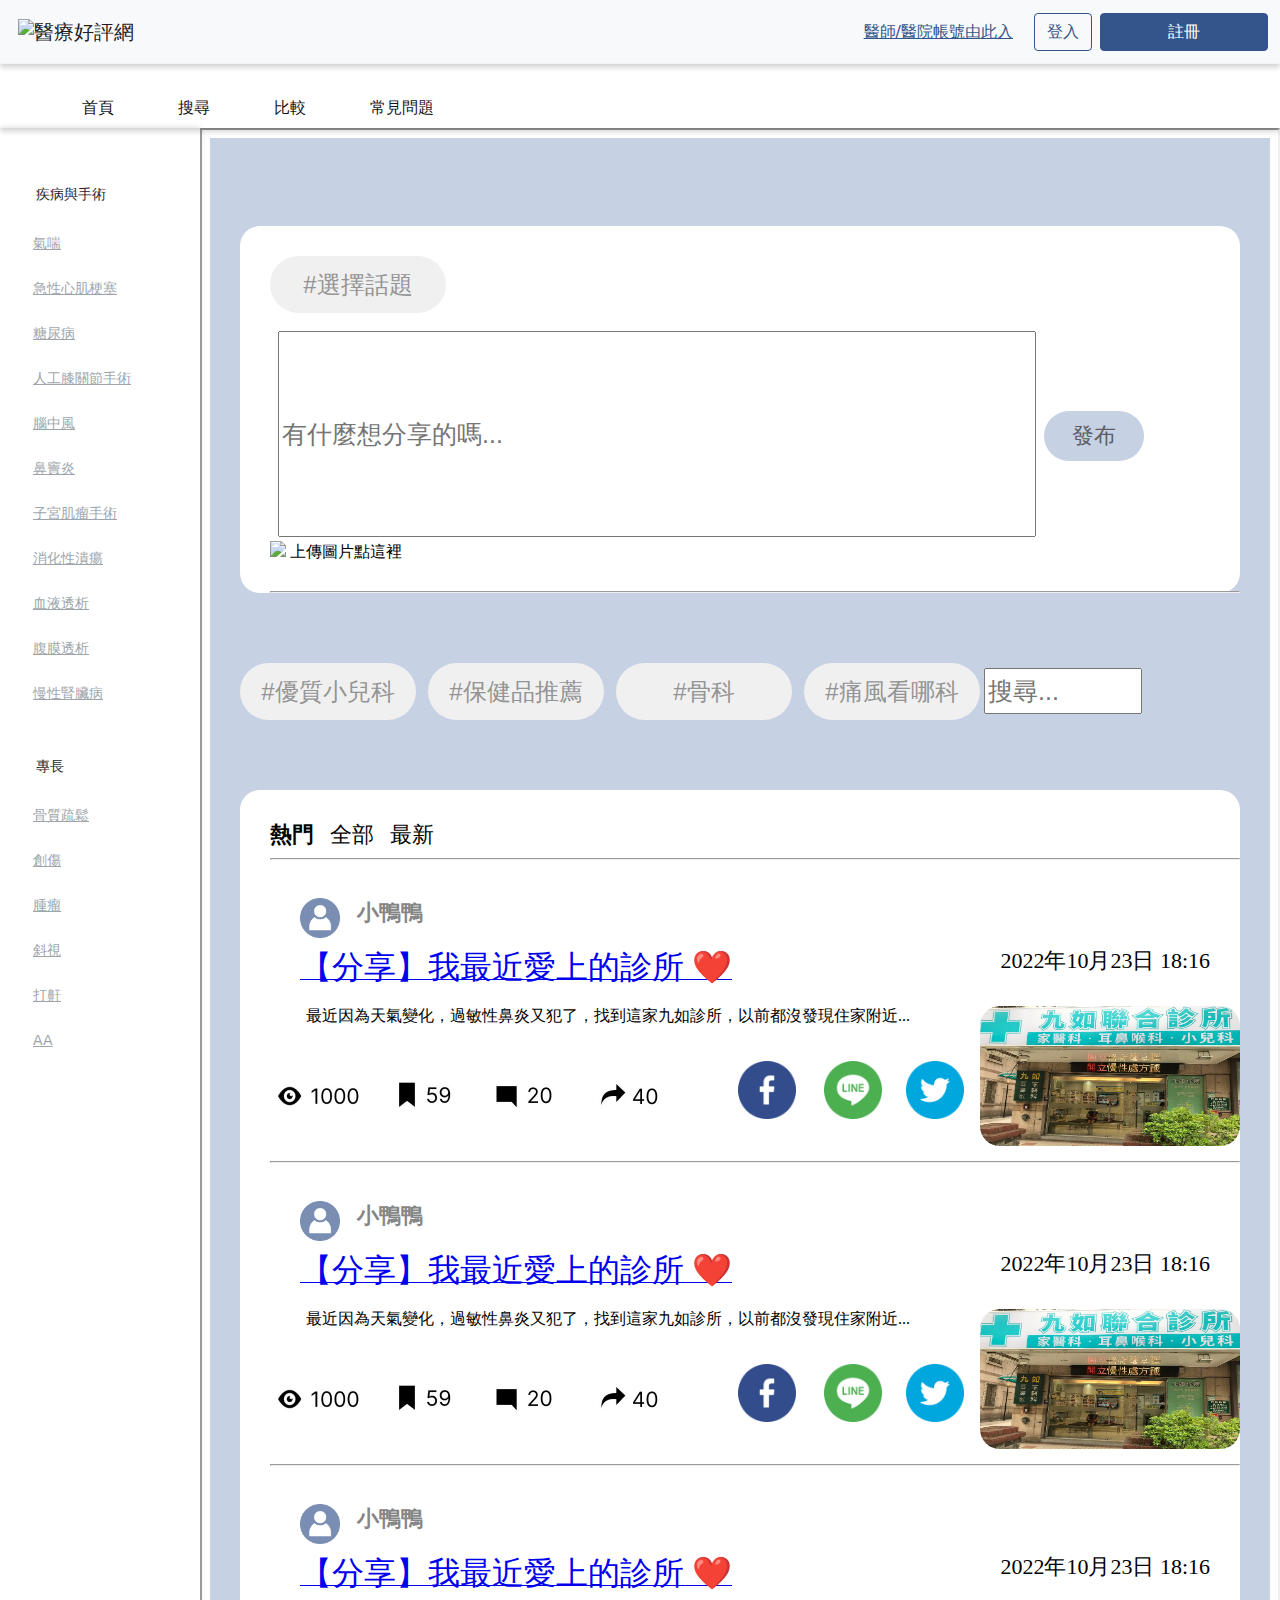
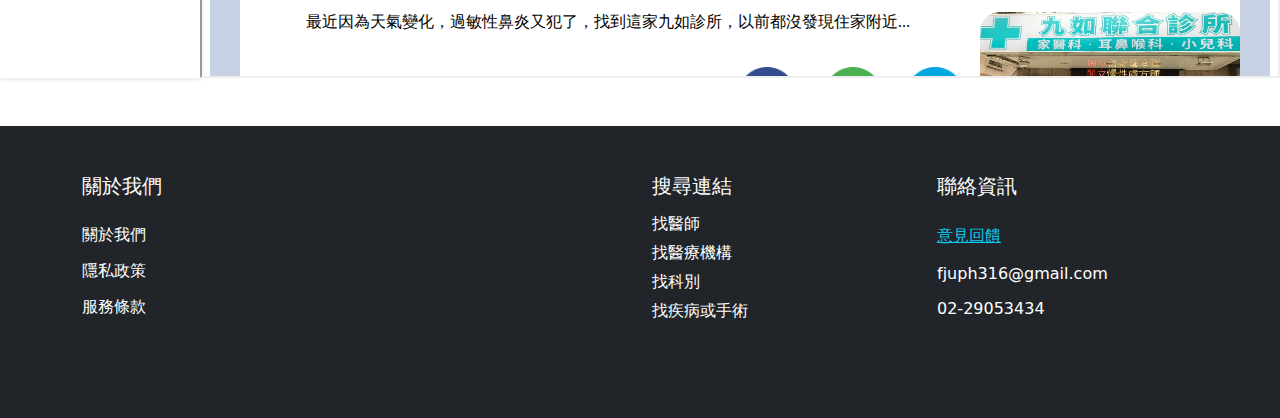
==== comment.html @ 7ffc1003 "upload" ====
<!DOCTYPE html>
<html lang="en">
<head>
  <title>medical-review</title>
  <meta charset="utf-8">
  <style>
    html {
      display: block;
    }

    :root {
      --bs-blue: #0d6efd;
      --bs-indigo: #6610f2;
      --bs-purple: #6f42c1;
      --bs-pink: #d63384;
      --bs-red: #dc3545;
      --bs-orange: #fd7e14;
      --bs-yellow: #ffc107;
      --bs-green: #198754;
      --bs-teal: #20c997;
      --bs-cyan: #0dcaf0;
      --bs-white: #fff;
      --bs-gray: #6c757d;
      --bs-gray-dark: #343a40;
      --bs-gray-100: #f8f9fa;
      --bs-gray-200: #e9ecef;
      --bs-gray-300: #dee2e6;
      --bs-gray-400: #ced4da;
      --bs-gray-500: #adb5bd;
      --bs-gray-600: #6c757d;
      --bs-gray-700: #495057;
      --bs-gray-800: #343a40;
      --bs-gray-900: #212529;
      --bs-primary: #34558b;
      --bs-secondary: #6c757d;
      --bs-success: #198754;
      --bs-info: #50a5d5;
      --bs-warning: #ffc107;
      --bs-danger: #dc3545;
      --bs-light: #f8f9fa;
      --bs-dark: #151313;
      --bs-primary-rgb: 52,85,139;
      --bs-secondary-rgb: 108,117,125;
      --bs-success-rgb: 25,135,84;
      --bs-info-rgb: 80,165,213;
      --bs-warning-rgb: 255,193,7;
      --bs-danger-rgb: 220,53,69;
      --bs-light-rgb: 248,249,250;
      --bs-dark-rgb: 21,19,19;
      --bs-white-rgb: 255,255,255;
      --bs-black-rgb: 0,0,0;
      --bs-body-color-rgb: 33,37,41;
      --bs-body-bg-rgb: 255,255,255;
      --bs-font-sans-serif: system-ui,-apple-system,"Segoe UI",Roboto,"Helvetica Neue",Arial,"Noto Sans","Liberation Sans",sans-serif,"Apple Color Emoji","Segoe UI Emoji","Segoe UI Symbol","Noto Color Emoji";
      --bs-font-monospace: SFMono-Regular,Menlo,Monaco,Consolas,"Liberation Mono","Courier New",monospace;
      --bs-gradient: linear-gradient(180deg,hsla(0,0%,100%,0.15),hsla(0,0%,100%,0));
      --bs-body-font-family: var(--bs-font-sans-serif);
      --bs-body-font-size: 1rem;
      --bs-body-font-weight: 400;
      --bs-body-line-height: 1.5;
      --bs-body-color: #212529;
      --bs-body-bg: #fff;
      --vs-disabled-bg: var(--vs-state-disabled-bg);
      --vs-disabled-color: var(--vs-state-disabled-color);
      --vs-disabled-cursor: var(--vs-state-disabled-cursor);
      --vs-transition-timing-function: cubic-bezier(1,0.5,0.8,1);
      --vs-transition-duration: 0.15s;
      --vs-colors--lightest: rgba(60,60,60,0.26);
      --vs-colors--light: rgba(60,60,60,0.5);
      --vs-colors--dark: #333;
      --vs-colors--darkest: rgba(0,0,0,0.15);
      --vs-search-input-color: inherit;
      --vs-search-input-placeholder-color: inherit;
      --vs-font-size: 1rem;
      --vs-line-height: 1.4;
      --vs-state-disabled-bg: #f8f8f8;
      --vs-state-disabled-color: var(--vs-colors--light);
      --vs-state-disabled-controls-color: var(--vs-colors--light);
      --vs-state-disabled-cursor: not-allowed;
      --vs-border-color: var(--vs-colors--lightest);
      --vs-border-width: 1px;
      --vs-border-style: solid;
      --vs-border-radius: 4px;
      --vs-actions-padding: 4px 6px 0 3px;
      --vs-controls-color: var(--vs-colors--light);
      --vs-controls-size: 1;
      --vs-controls--deselect-text-shadow: 0 1px 0 #fff;
      --vs-selected-bg: #f0f0f0;
      --vs-selected-color: var(--vs-colors--dark);
      --vs-selected-border-color: var(--vs-border-color);
      --vs-selected-border-style: var(--vs-border-style);
      --vs-selected-border-width: var(--vs-border-width);
      --vs-dropdown-bg: #fff;
      --vs-dropdown-color: inherit;
      --vs-dropdown-z-index: 1000;
      --vs-dropdown-min-width: 160px;
      --vs-dropdown-max-height: 350px;
      --vs-dropdown-box-shadow: 0px 3px 6px 0px var(--vs-colors--darkest);
      --vs-dropdown-option-bg: #000;
      --vs-dropdown-option-color: var(--vs-dropdown-color);
      --vs-dropdown-option-padding: 3px 20px;
      --vs-dropdown-option--active-bg: #5897fb;
      --vs-dropdown-option--active-color: #fff;
      --vs-dropdown-option--deselect-bg: #fb5858;
      --vs-dropdown-option--deselect-color: #fff;
      --vs-transition-timing-function: cubic-bezier(1,-0.115,0.975,0.855);
      --vs-transition-duration: 150ms; 
    }

    #app, .wrap, body, html {
      height: 100%;
      font-family: Noto Sans CJK TC,system-ui,-apple-system,Segoe UI,Roboto,Helvetica Neue,Arial,Noto Sans,Liberation Sans,sans-serif,Apple Color Emoji,Segoe UI Emoji,Segoe UI Symbol,Noto Color Emoji;
    }

    body {
      margin: 0;
      font-family: var(--bs-body-font-family);
      font-size: var(--bs-body-font-size);
      font-weight: var(--bs-body-font-weight);
      line-height: var(--bs-body-line-height);
      color: var(--bs-body-color);
      text-align: var(--bs-body-text-align);
      background-color: var(--bs-body-bg);
      -webkit-text-size-adjust: 100%;
      -webkit-tap-highlight-color: rgba(0,0,0,0);
    }

    .wrap {
      display: flex;
      flex-direction: column;
      justify-content: space-between;
    }

    *, :after, :before {
      box-sizing: border-box;
    }

    .bg-light {
      --bs-bg-opacity: 1;
      background-color: rgba(var(--bs-light-rgb),var(--bs-bg-opacity))!important;
    }

    .bg-body {
      --bs-bg-opacity: 1;
      background-color: rgba(var(--bs-body-bg-rgb),var(--bs-bg-opacity))!important;
    }

    .bg-white {
      --bs-bg-opacity: 1;
      background-color: rgba(var(--bs-white-rgb),var(--bs-bg-opacity))!important;
    }

    div {
      display: block;
    }

    dl, ol, ul {
      margin-top: 0;
      margin-bottom: 1rem;
    }

    ol, ul {
      padding-left: 2rem;
    }

    ul {
      display: block;
      list-style-type: disc;
      margin-block-start: 1em;
      margin-block-end: 1em;
      margin-inline-start: 0px;
      margin-inline-end: 0px;
      padding-inline-start: 40px;
    }

    li {
      display: list-item;
      text-align: -webkit-match-parent;
    }

    a {
      color: #34558b;
      text-decoration: underline;
    }

    button, input, optgroup, select, textarea {
      margin: 0;
      font-family: inherit;
      font-size: inherit;
      line-height: inherit;
    }

    button, select {
      text-transform: none;
    }

    button {
      border-radius: 0;
      appearance: auto;
      writing-mode: horizontal-tb !important;
      text-rendering: auto;
      letter-spacing: normal;
      word-spacing: normal;
      line-height: normal;
      text-transform: none;
      text-indent: 0px;
      text-shadow: none;
      display: inline-block;
      text-align: center;
      align-items: flex-start;
      cursor: default;
      box-sizing: border-box;
      margin: 0em;
      padding: 1px 6px;
      border-width: 2px;
      border-style: outset;
      border-color: buttonborder;
      border-image: initial;
    }

    [type=button], [type=reset], [type=submit], button {
      -webkit-appearance: button;
    }

    [type=button]:not(:disabled), [type=reset]:not(:disabled), [type=submit]:not(:disabled), button:not(:disabled) {
      cursor: pointer;
    }

    button:disabled {
      background-color: -internal-light-dark(rgba(239, 239, 239, 0.3), rgba(19, 1, 1, 0.3));
      color: -internal-light-dark(rgba(16, 16, 16, 0.3), rgba(255, 255, 255, 0.3));
      border-color: -internal-light-dark(rgba(118, 118, 118, 0.3), rgba(195, 195, 195, 0.3));
    }

    .bottom-0 {
      bottom: 0!important;
    }

    .btn {
      display: inline-block;
      font-weight: 400;
      line-height: 1.5;
      color: #212529;
      text-align: center;
      text-decoration: none;
      vertical-align: middle;
      cursor: pointer;
      -webkit-user-select: none;
      -moz-user-select: none;
      -ms-user-select: none;
      user-select: none;
      background-color: transparent;
      border: 1px solid transparent;
      padding: 0.375rem 0.75rem;
      font-size: 1rem;
      border-radius: 0.25rem;
      transition: color .15s ease-in-out,background-color .15s ease-in-out,border-color .15s ease-in-out,box-shadow .15s ease-in-out;
    }

    .btn-link {
      text-decoration: none;
      font-weight: 400;
      color: #34558b;
      text-decoration: underline;
    }

    .link-primary {
      color: #34558b;
    }

    .link-secondary {
      color: #6c757d;
    }

    .btn.disabled, .btn:disabled, fieldset:disabled .btn {
      pointer-events: none;
      opacity: .65;
    }

    .btn-link.disabled, .btn-link:disabled {
      color: #6c757d;
    }

    .btn-outline-primary {
      color: #34558b;
      border-color: #34558b;
    }

    .btn-primary {
      color: #fff;
      background-color: #34558b;
      border-color: #34558b;
    }

    .sidebr .btn {
      min-height: 45px;
      text-align: left;
      font-size: 14px;
    }

    .container, .container-fluid, .container-lg, .container-md, .container-sm, .container-xl, .container-xxl {
      width: 100%;
      padding-right: var(--bs-gutter-x,.75rem);
      padding-left: var(--bs-gutter-x,.75rem);
      margin-right: auto;
      margin-left: auto;
    }

    img{
      vertical-align: middle;
      overflow-clip-margin: content-box;
      overflow: clip;
    }

    .img-fluid, .img-thumbnail {
      max-width: 100%;
      height: auto;
    }

    i {
      font-style: italic;
    }

    .bi-chevron-down:before {
      content: "\f282";
    }

    .bi:before, [class*=" bi-"]:before, [class^=bi-]:before {
      display: inline-block;
      font-family: bootstrap-icons!important;
      font-style: normal;
      font-weight: 400!important;
      font-variant: normal;
      text-transform: none;
      line-height: 1;
      vertical-align: -0.125em;
      -webkit-font-smoothing: antialiased;
      -moz-osx-font-smoothing: grayscale;
    }

    .h1, .h2, .h3, .h4, .h5, .h6, h1, h2, h3, h4, h5, h6 {
      margin-top: 0;
      margin-bottom: 0.5rem;
      font-weight: 500;
      line-height: 1.2;
    }

    .h3, h3 {
      font-size: calc(1.3rem + .6vw);
    }

    .h5, h5 {
      font-size: 1.25rem;
    }

    h3 {
      display: block;
      font-size: 1.17em;
      margin-block-start: 1em;
      margin-block-end: 1em;
      margin-inline-start: 0px;
      margin-inline-end: 0px;
      font-weight: bold;
    }

    .start-0 {
      left: 0!important;
    }
    
    .end-0 {
      right: 0!important;
    }

    .text-nowrap {
      white-space: nowrap!important;
    }

    .text-secondary {
      --bs-text-opacity: 1;
      color: rgba(var(--bs-secondary-rgb),var(--bs-text-opacity))!important;
    }

    .navbar {
      height: 64px;
      box-shadow: 0 3px 6px rgb(0 0 0 / 20%);
      position: relative;
      display: flex;
      flex-wrap: wrap;
      align-items: center;
      justify-content: space-between;
      padding-top: 0.5rem;
      padding-bottom: 0.5rem;
    }

    .navbar-brand {
      padding-top: 0.3125rem;
      padding-bottom: 0.3125rem;
      margin-right: 1rem;
      font-size: 1.25rem;
      text-decoration: none;
      white-space: nowrap;
    }

    .navbar-light .navbar-toggler {
      color: rgba(0,0,0,.55);
      border-color: rgba(0,0,0,.1);
    }

    .navbar-light .navbar-toggler-icon {
      background-image: url("data:image/svg+xml;charset=utf-8,%3Csvg xmlns='http://www.w3.org/2000/svg' viewBox='0 0 30 30'%3E%3Cpath stroke='rgba(0, 0, 0, 0.55)' stroke-linecap='round' stroke-miterlimit='10' stroke-width='2' d='M4 7h22M4 15h22M4 23h22'/%3E%3C/svg%3E");
    }

    .navbar-toggler {
      padding: 0.25rem 0.75rem;
      font-size: 1.25rem;
      line-height: 1;
      background-color: transparent;
      border: 1px solid transparent;
      border-radius: 0.25rem;
      transition: box-shadow .15s ease-in-out;
    }

    .navbar-toggler-icon {
      display: inline-block;
      width: 1.5em;
      height: 1.5em;
      vertical-align: middle;
      background-repeat: no-repeat;
      background-position: 50%;
      background-size: 100%;
    }

    .navbar-light .navbar-brand, .navbar-light .navbar-brand:focus, .navbar-light .navbar-brand:hover {
      color: rgba(0,0,0,.9);
    }

    .navbar>.container, .navbar>.container-fluid, .navbar>.container-lg, .navbar>.container-md, .navbar>.container-sm, .navbar>.container-xl, .navbar>.container-xxl {
      display: flex;
      flex-wrap: inherit;
      align-items: center;
      justify-content: space-between;
    }

    .navbar-nav {
      display: flex;
      flex-direction: column;
      padding-left: 0;
      margin-bottom: 0;
      list-style: none;
    }

    .nav-link {
      display: block;
      padding: 0.5rem 1rem;
      color: #151313;
      text-decoration: none;
      transition: color .15s ease-in-out,background-color .15s ease-in-out,border-color .15s ease-in-out;    
    }

    .navbar-nav .nav-link {
      padding-right: 0;
      padding-left: 0;
    }

    .nav-item {
      cursor: pointer;
    }

    .nav-item:not(:last-child) {
      margin-right: 64px;
    }

    .navbar-collapse {
      flex-basis: 100%;
      flex-grow: 1;
      align-items: center;
    }

    .collapse:not(.show) {
      display: none;
    }

    .col {
      flex: 1 0 0%;
    }

    .col-auto {
      flex: 0 0 auto;
      width: auto;
    }

    .sidebr {
      padding: 40px 20px;
      width: 100%;
      max-width: 200px;
      flex-shrink: 0;
    }

    .footer {
      background-color: #212529;
      color: #fff;
    }

    .footer__link {
      background-color: transparent;
      border: 0;
      text-align: left;
      padding: 0;
      color: #fff;
      transition: .2s ease-out;
      font-weight: 300;
    }

    .footer__link.active {
      color: #0dcaf0;
      text-decoration: underline;
    }

    .dropdown, .dropend, .dropstart, .dropup {
      position: relative;
    }

    .dropdown-menu {
      position: absolute;
      z-index: 1000;
      display: none;
      min-width: 10rem;
      padding: 0.5rem 0;
      margin: 0;
      font-size: 1rem;
      color: #212529;
      text-align: left;
      list-style: none;
      background-color: #fff;
      background-clip: padding-box;
      border: 1px solid rgba(0,0,0,.15);
      border-radius: 0.25rem;
    }

    .dropdown-menu-end {
      --bs-position: end;
    }

    .dropdown-item {
      display: block;
      width: 100%;
      padding: 0.25rem 1rem;
      clear: both;
      font-weight: 400;
      color: #212529;
      text-align: inherit;
      text-decoration: none;
      white-space: nowrap;
      background-color: transparent;
      border: 0;
    }

    .mobile-menu {
      top: 70px;
      z-index: 2;
      display: flex;
      flex-direction: column;
    }

    .mobile-menu .list-group {
      overflow: auto;
      padding-bottom: 50px;
    }

    .mobile-menu .btn {
      min-height: 60px;
    }
    
    .list-group {
      display: flex;
      flex-direction: column;
      padding-left: 0;
      margin-bottom: 0;
      border-radius: 0.25rem;
    }

    .list-group-flush {
      border-radius: 0;
    }

    .list-group-item {
      position: relative;
      display: block;
      padding: 0.5rem 1rem;
      color: #212529;
      text-decoration: none;
      background-color: #fff;
      border: 1px solid rgba(0,0,0,.125);
    }

    .list-group-item-action {
      width: 100%;
      color: #495057;
      text-align: inherit;
    }

    .list-group-flush>.list-group-item {
      border-width: 0 0 1px;
    }

    .list-group-item+.list-group-item {
      border-top-width: 0;
    }

    .list-group-item:first-child {
      border-top-left-radius: inherit;
      border-top-right-radius: inherit;
    }

    .row {
      --bs-gutter-x: 1.5rem;
      --bs-gutter-y: 0;
      display: flex;
      flex-wrap: wrap;
      margin-top: calc(var(--bs-gutter-y)*-1);
      margin-right: calc(var(--bs-gutter-x)*-0.5);
      margin-left: calc(var(--bs-gutter-x)*-0.5);
    }

    .row>* {
      flex-shrink: 0;
      width: 100%;
      max-width: 100%;
      padding-right: calc(var(--bs-gutter-x)*0.5);
      padding-left: calc(var(--bs-gutter-x)*0.5);
      margin-top: var(--bs-gutter-y);
    }

    .main-content {
      width: 100%;
      max-width: 768px;
      margin: auto;
    }

    .row.content {
      height: 450px
    }

    .flex-row {
      flex-direction: row!important;
    }

    .flex-column {
      flex-direction: column!important;
    }

    .logo {
      border: 0;
      background-color: transparent;
    }

    .justify-content-start {
      justify-content: flex-start!important;
    }

    .justify-content-end {
      justify-content: flex-end!important;
    }

    .align-items-center {
      align-items: center!important;
    }

    .position-fixed {
      position: fixed!important;
    }

    .shadow-sm {
      box-shadow: 0 0 6px rgba(21,19,19,.17)!important;
    }

    .overflow-auto {
      overflow: auto!important;
    }

    .pe-auto {
      pointer-events: auto!important;
    }

    .h-100 {
      height: 100%!important;
    }

    .fs-7 {
      font-size: 14px!important;
    }

    .p-0 {
      padding: 0!important;
    }

    .p-3 {
      padding: 1rem!important;
    }

    .p-5 {
      padding: 3rem!important;
    }

    .mb-5 {
      margin-bottom: 3rem!important;
    }

    .ms-2 {
      margin-left: 0.5rem!important;
    }
    
    .mt-4 {
      margin-top: 1.5rem!important;
    }

    .ms-auto {
      margin-left: auto!important;
    }

    .g-2, .gx-2 {
      --bs-gutter-x: 0.5rem;
    }

    .gap-2 {
      gap: 0.5rem!important;
    }

    .d-grid {
      display: grid!important;
    }

    .d-none {
      display: none!important;
    }

    .d-flex {
      display: flex!important;
    }

    .w-100 {
      width: 100%!important;
    }

    @media (prefers-reduced-motion: no-preference){
      :root {
        scroll-behavior: smooth;
      }
    }

    @media (min-width: 576px) {
      .container, .container-sm {
        max-width: 540px;
      }
      .col-sm-4 {
        flex: 0 0 auto;
        width: 33.33333333%;
      }
    }
    
    @media (min-width: 768px) {
      .container, .container-md, .container-sm {
        max-width: 720px;
      }
    }
    
    @media (min-width: 992px) {
      .container, .container-lg, .container-md, .container-sm {
        max-width: 960px;
      }
      .navbar-expand-lg {
        flex-wrap: nowrap;
        justify-content: flex-start;
      }
      .navbar-expand-lg .navbar-toggler, .navbar-expand-lg .offcanvas-header {
        display: none;
      }
      .navbar-expand-lg .navbar-collapse {
        display: flex!important;
        flex-basis: auto;
      }
      .d-lg-flex {
        display: flex!important;
      }
      .offset-lg-3 {
        margin-left: 25%;
      }
      .col-lg-3 {
        flex: 0 0 auto;
        width: 25%;
      }
    }

    @media (min-width: 1200px){
      .container, .container-lg, .container-md, .container-sm, .container-xl {
        max-width: 1140px;
      }
      .h3, h3 {
        font-size: 1.75rem;
      }
    }
  </style>
</head>
<body>

<div>
  <nav class="navbar navbar-expand-lg navbar-light bg-light">
    <div class="container-fluid h-100">
      <button class="navbar-brand logo h-100">
        <img class="img-fluid h-100" src="https://med.andyjjrt.cc/img/logo.d3e0944a.png" alt="醫療好評網">
      </button>
      <button class="navbar-toggler" type="button">
        <span class="navbar-toggler-icon"></span>
      </button>
      <div class="collapse navbar-collapse">
        <div class="row gx-2 ms-auto">
          <div class="col">
            <div class="dropdown">
              <button type="button" class="btn btn-link text-nowrap" id="dropdownMenuLink" data-bs-toggle="dropdown" aria-expanded="false">醫師/醫院帳號由此入</button>
              <ul class="dropdown-menu dropdown-menu-end user-icon__menu" aria-labelledby="dropdownMenuLink">
                <li><button class="dropdown-item user-icon__menu__item"> 醫師帳號 </button></li>
                <li><button class="dropdown-item user-icon__menu__item pe-auto"> 醫院帳號 </button></li>
              </ul>
            </div>
          </div>
          <div class="col">
            <button class="btn btn-outline-primary"> 登入 </button>
          </div>
          <div class="col">
            <button class="btn btn-primary" style="width: 168px;"> 註冊 </button>
          </div>
        </div>
      </div>
    </div>
    
    <!--
    <div class="position-fixed end-0 start-0 bottom-0 bg-body mobile-menu d-lg-none">
      <div class="row justify-content-end"><div class="col-auto">
        <button type="button" class="btn bg-white text-secondary">
          <i class="bi bi-x" style="color: currentcolor; font-size: 24px; line-height: 24px;"></i>
        </button>
      </div>
    </div>
    <div class="list-group list-group-flush">
      <button type="button" class="btn list-group-item list-group-item-action link-primary"> 註冊 </button>
      <button type="button" class="btn list-group-item list-group-item-action link-primary"> 登入 </button>
      <div class="list-group-item list-group-item-action p-0">
        <button type="button" class="btn btn-link w-100 d-flex align-items-center collapsed" data-bs-toggle="collapse" data-bs-target="#firmAccountCollapse" aria-expanded="false">
          <span> 醫師/醫院帳號 </span>
          <i class="bi bi-chevron-down ms-2" style="color: currentcolor; font-size: 18px; line-height: 18px;"></i>
        </button>
        <div class="border-0 collapse" id="firmAccountCollapse" style="">
          <button type="button" class="btn list-group-item list-group-item-action"> 醫師帳號 </button>
          <button type="button" class="btn list-group-item list-group-item-action"> 醫院帳號 </button>
        </div></div><div class="list-group-item list-group-item-action p-0">
          <button type="button" class="btn btn-link w-100 d-flex align-items-center link-dark justify-content-between" data-bs-toggle="collapse" data-bs-target="#searchCollapse">
            <span>搜尋</span>
            <i class="bi bi-chevron-down ms-2" style="color: currentcolor; font-size: 18px; line-height: 18px;"></i>
          </button><div class="collapse border-0" id="searchCollapse">
            <div class="list-group-item list-group-item-action p-0">
              <button type="button" class="btn btn-link w-100 d-flex align-items-center link-dark justify-content-between" data-bs-toggle="collapse" data-bs-target="#searchHospitalCollapse">
                <span> 醫院搜尋 </span>
                <i class="bi bi-chevron-down ms-2" style="color: currentcolor; font-size: 18px; line-height: 18px;"></i>
              </button>
              <div class="collapse border-0" id="searchHospitalCollapse">
                <button type="button" class="btn list-group-item list-group-item-action link-secondary">醫學中心</button>
                <button type="button" class="btn list-group-item list-group-item-action link-secondary">區域醫院</button>
                <button type="button" class="btn list-group-item list-group-item-action link-secondary">地區醫院</button>
                <button type="button" class="btn list-group-item list-group-item-action link-secondary">基層診所</button>
              </div>
            </div>
            <div class="list-group-item list-group-item-action p-0">
              <button type="button" class="btn btn-link w-100 d-flex align-items-center link-dark justify-content-between" data-bs-toggle="collapse" data-bs-target="#searchDoctorCollapse">
                <span> 醫師搜尋 </span>
                <i class="bi bi-chevron-down ms-2" style="color: currentcolor; font-size: 18px; line-height: 18px;"></i>
              </button>
              <div class="collapse border-0" id="searchDoctorCollapse">
                <button type="button" class="btn list-group-item list-group-item-action link-secondary">主要科別</button>
                <button type="button" class="btn list-group-item list-group-item-action link-secondary">專長</button>
                <button type="button" class="btn list-group-item list-group-item-action link-secondary">醫院名稱</button>
                <button type="button" class="btn list-group-item list-group-item-action link-secondary">生理性別</button>
              </div>
            </div>
            <div class="list-group-item list-group-item-action p-0">
              <button type="button" class="btn btn-link w-100 d-flex align-items-center link-dark justify-content-between" data-bs-toggle="collapse" data-bs-target="#searchSubjectCollapse">
                <span> 科別搜尋 </span>
                <i class="bi bi-chevron-down ms-2" style="color: currentcolor; font-size: 18px; line-height: 18px;"></i>
              </button>
              <div class="collapse border-0" id="searchSubjectCollapse">
                <button type="button" class="btn list-group-item list-group-item-action link-secondary">家醫科</button>
                <button type="button" class="btn list-group-item list-group-item-action link-secondary">一般內科</button>
                <button type="button" class="btn list-group-item list-group-item-action link-secondary">一般外科</button>
                <button type="button" class="btn list-group-item list-group-item-action link-secondary">小兒科</button>
                <button type="button" class="btn list-group-item list-group-item-action link-secondary">婦產科</button>
                <button type="button" class="btn list-group-item list-group-item-action link-secondary">骨科</button>
                <button type="button" class="btn list-group-item list-group-item-action link-secondary">神經外科</button>
                <button type="button" class="btn list-group-item list-group-item-action link-secondary">泌尿（內外）科</button>
                <button type="button" class="btn list-group-item list-group-item-action link-secondary">耳鼻喉科</button>
                <button type="button" class="btn list-group-item list-group-item-action link-secondary">眼科</button>
                <button type="button" class="btn list-group-item list-group-item-action link-secondary">皮膚科</button>
                <button type="button" class="btn list-group-item list-group-item-action link-secondary">神經內科</button>
                <button type="button" class="btn list-group-item list-group-item-action link-secondary">精神科</button>
                <button type="button" class="btn list-group-item list-group-item-action link-secondary">整形外科</button>
                <button type="button" class="btn list-group-item list-group-item-action link-secondary">急診科</button>
                <button type="button" class="btn list-group-item list-group-item-action link-secondary">職業醫學科</button>
                <button type="button" class="btn list-group-item list-group-item-action link-secondary">放射線科</button>
                <button type="button" class="btn list-group-item list-group-item-action link-secondary">牙科</button>
                <button type="button" class="btn list-group-item list-group-item-action link-secondary">腎臟科</button>
                <button type="button" class="btn list-group-item list-group-item-action link-secondary">胸腔內科</button>
                <button type="button" class="btn list-group-item list-group-item-action link-secondary">新陳代謝科</button>
                <button type="button" class="btn list-group-item list-group-item-action link-secondary">中醫科</button>
                <button type="button" class="btn list-group-item list-group-item-action link-secondary">心臟（內外科）</button>
                <button type="button" class="btn list-group-item list-group-item-action link-secondary">肝膽腸胃（內外）科</button>
                <button type="button" class="btn list-group-item list-group-item-action link-secondary">胸腔外科</button>
                <button type="button" class="btn list-group-item list-group-item-action link-secondary">大腸直腸科</button>
                <button type="button" class="btn list-group-item list-group-item-action link-secondary">血液腫瘤科</button>
                <button type="button" class="btn list-group-item list-group-item-action link-secondary">風濕免疫科</button>
                <button type="button" class="btn list-group-item list-group-item-action link-secondary">感染科</button>
                <button type="button" class="btn list-group-item list-group-item-action link-secondary">月子中心</button>
                <button type="button" class="btn list-group-item list-group-item-action link-secondary">健康檢查中心</button>
              </div>
            </div>
            <div class="list-group-item list-group-item-action p-0">
              <button type="button" class="btn btn-link w-100 d-flex align-items-center link-dark justify-content-between" data-bs-toggle="collapse" data-bs-target="#searchDiseaseCollapse">
                <span> 疾病與手術搜尋 </span>
                <i class="bi bi-chevron-down ms-2" style="color: currentcolor; font-size: 18px; line-height: 18px;"></i>
              </button>
              <div class="collapse border-0" id="searchDiseaseCollapse">
                <button type="button" class="btn list-group-item list-group-item-action link-secondary">氣喘</button>
                <button type="button" class="btn list-group-item list-group-item-action link-secondary">糖尿病</button>
                <button type="button" class="btn list-group-item list-group-item-action link-secondary">鼻竇炎</button>
                <button type="button" class="btn list-group-item list-group-item-action link-secondary">腦中風</button>
                <button type="button" class="btn list-group-item list-group-item-action link-secondary">腎臟病</button>
                <button type="button" class="btn list-group-item list-group-item-action link-secondary">血液透析</button>
                <button type="button" class="btn list-group-item list-group-item-action link-secondary">腹膜透析</button>
                <button type="button" class="btn list-group-item list-group-item-action link-secondary">子宮肌瘤手術</button>
                <button type="button" class="btn list-group-item list-group-item-action link-secondary">人工關節手術</button>
              </div>
            </div>
          </div>
        </div>
        <button type="button" class="btn list-group-item list-group-item-action"> 比較 </button>
        <button type="button" class="btn list-group-item list-group-item-action"> 健康小常識 </button>
        <button type="button" class="btn list-group-item list-group-item-action"> 常見問題 </button>
      </div>
    </div>
    -->
  </nav>
  
  <div class="navbar d-none d-lg-flex">
    <div class="container main-content">
      <ul class="navbar-nav flex-row justify-content-start">
        <li class="nav-item"><a class="nav-link active" aria-current="page">首頁</a></li>
        <li class="nav-item"><a class="nav-link">搜尋</a></li>
        <li class="nav-item"><a class="nav-link" href="#">比較</a></li>
        <li class="nav-item"><a class="nav-link">常見問題</a></li>
      </ul>
    </div>
  </div>
</div>

<div class="">
  <div class="d-flex">
    <div class="sidebr shadow-sm d-none d-lg-flex flex-column overflow-auto">
      <div class="p-3 fs-7">疾病與手術</div>
      <button class="btn btn-link link-secondary" disabled="">氣喘</button>
      <button class="btn btn-link link-secondary" disabled="">急性心肌梗塞</button>
      <button class="btn btn-link link-secondary" disabled="">糖尿病</button>
      <button class="btn btn-link link-secondary" disabled="">人工膝關節手術</button>
      <button class="btn btn-link link-secondary" disabled="">腦中風</button>
      <button class="btn btn-link link-secondary" disabled="">鼻竇炎</button>
      <button class="btn btn-link link-secondary" disabled="">子宮肌瘤手術</button>
      <button class="btn btn-link link-secondary" disabled="">消化性潰瘍</button>
      <button class="btn btn-link link-secondary" disabled="">血液透析</button>
      <button class="btn btn-link link-secondary" disabled="">腹膜透析</button>
      <button class="btn btn-link link-secondary" disabled="">慢性腎臟病</button>
      <div class="p-3 fs-7 mt-4">專長</div>
      <button class="btn btn-link link-secondary" disabled="">骨質疏鬆</button>
      <button class="btn btn-link link-secondary" disabled="">創傷</button>
      <button class="btn btn-link link-secondary" disabled="">腫瘤</button>
      <button class="btn btn-link link-secondary" disabled="">斜視</button>
      <button class="btn btn-link link-secondary" disabled="">打鼾</button>
      <button class="btn btn-link link-secondary" disabled="">AA</button>
    </div>
    <iframe src="commentindex.html" style="height: 1550px;width: 1400px;"></iframe>
    </div>
    <!doctype html>
    
<html>
    <head>
        <meta charset="utf-8">
        <meta name="viewport" content="width=device-width, initial-scale=1">
        <meta http-equiv="X-UA-Compatible" content="ie=edge">
        <title>評論頁</title>

        <style type="text/css">

            .image1{
                width: 900;
                height: 655;
                border-radius: 20px;
            }

            .happy{
                max width: 1200px ;
                height: 100px auto;
                margin: 100px auto;
                border-radius: 100px;
                background-color: white;
            }

        </style>
    </head>
    <body>   

           


            <br /><br />


       
           
           

<div class="footer p-5">
  <div class="container">
    <div class="row">
      <div class="col-sm-4 col-lg-3 d-grid gap-2 mb-5">
        <h3 class="h5">關於我們</h3>
        <button class="footer__link">關於我們</button>
        <button class="footer__link"> 隱私政策 </button>
        <button class="footer__link"> 服務條款 </button>
      </div>
      <div class="col-sm-4 col-lg-3 offset-lg-3 d-grid gap-2 mb-5">
        <h3 class="h5">搜尋連結</h3><button class="footer__link">找醫師</button>
        <button class="footer__link">找醫療機構</button>
        <button class="footer__link">找科別</button>
        <button class="footer__link">找疾病或手術</button>
      </div>
      <div class="col-sm-4 col-lg-3 d-grid gap-2 mb-5">
        <h3 class="h5">聯絡資訊</h3>
        <button class="footer__link active">意見回饋</button>
        <button class="footer__link">fjuph316@gmail.com</button>
        <button class="footer__link">02-29053434</button>
      </div>
    </div>
  </div>
</div>

</body>
</html>
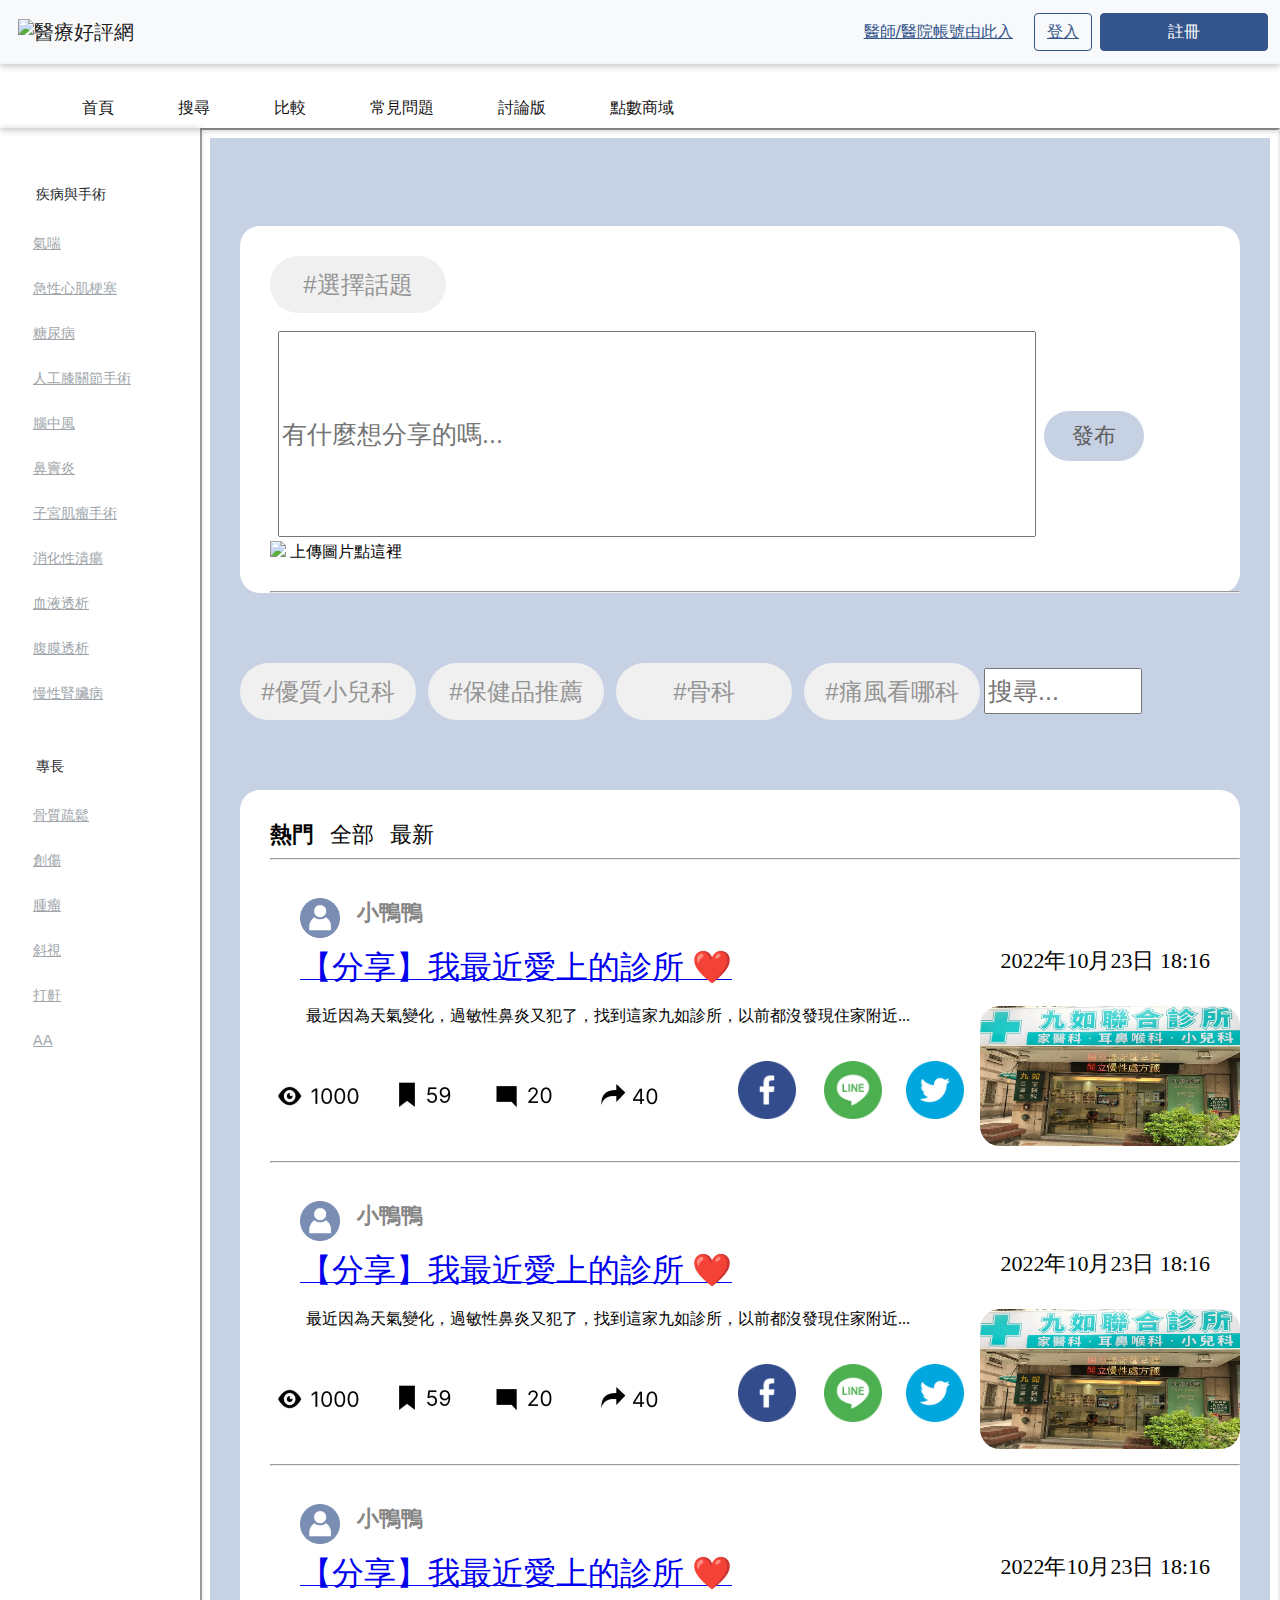
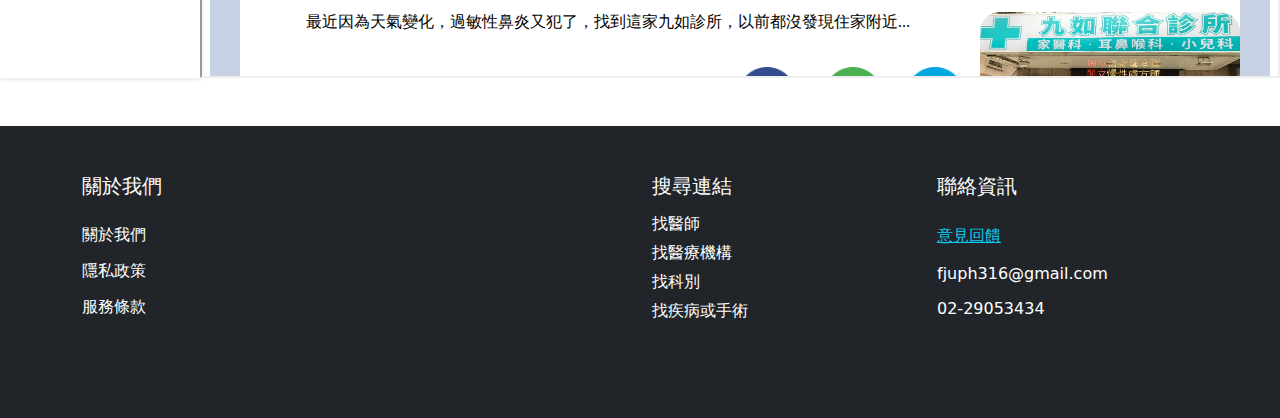
==== commit 10308d63: "addlink" ====
--- a/comment.html
+++ b/comment.html
@@ -824,7 +824,7 @@
             </div>
           </div>
           <div class="col">
-            <button class="btn btn-outline-primary"> 登入 </button>
+            <button class="btn btn-outline-primary"><a href ="index.html"> 登入 </a></button>
           </div>
           <div class="col">
             <button class="btn btn-primary" style="width: 168px;"> 註冊 </button>
@@ -954,6 +954,8 @@
         <li class="nav-item"><a class="nav-link">搜尋</a></li>
         <li class="nav-item"><a class="nav-link" href="#">比較</a></li>
         <li class="nav-item"><a class="nav-link">常見問題</a></li>
+        <li class="nav-item"><a href ="#" class="nav-link">討論版</a></li>
+        <li class="nav-item"><a href ="coupon.html" class="nav-link" >點數商域</a></li>
       </ul>
     </div>
   </div>
